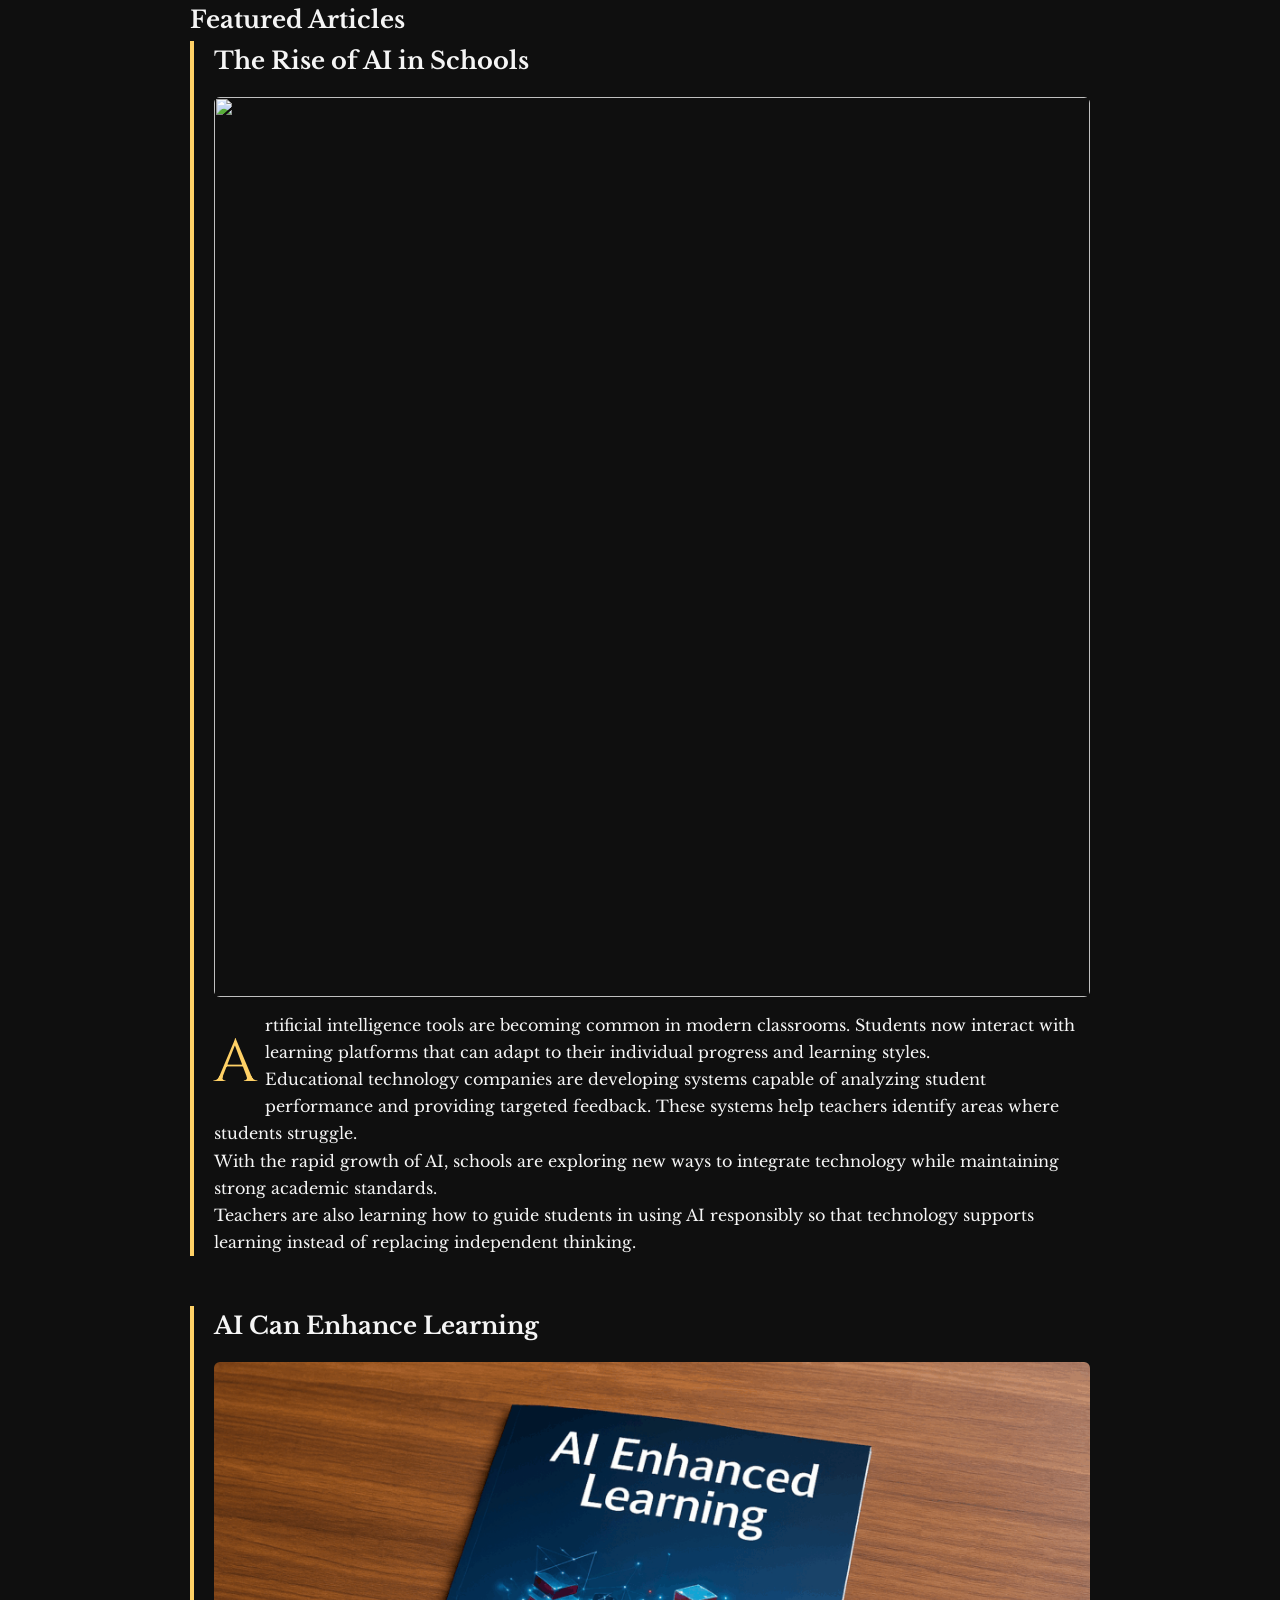
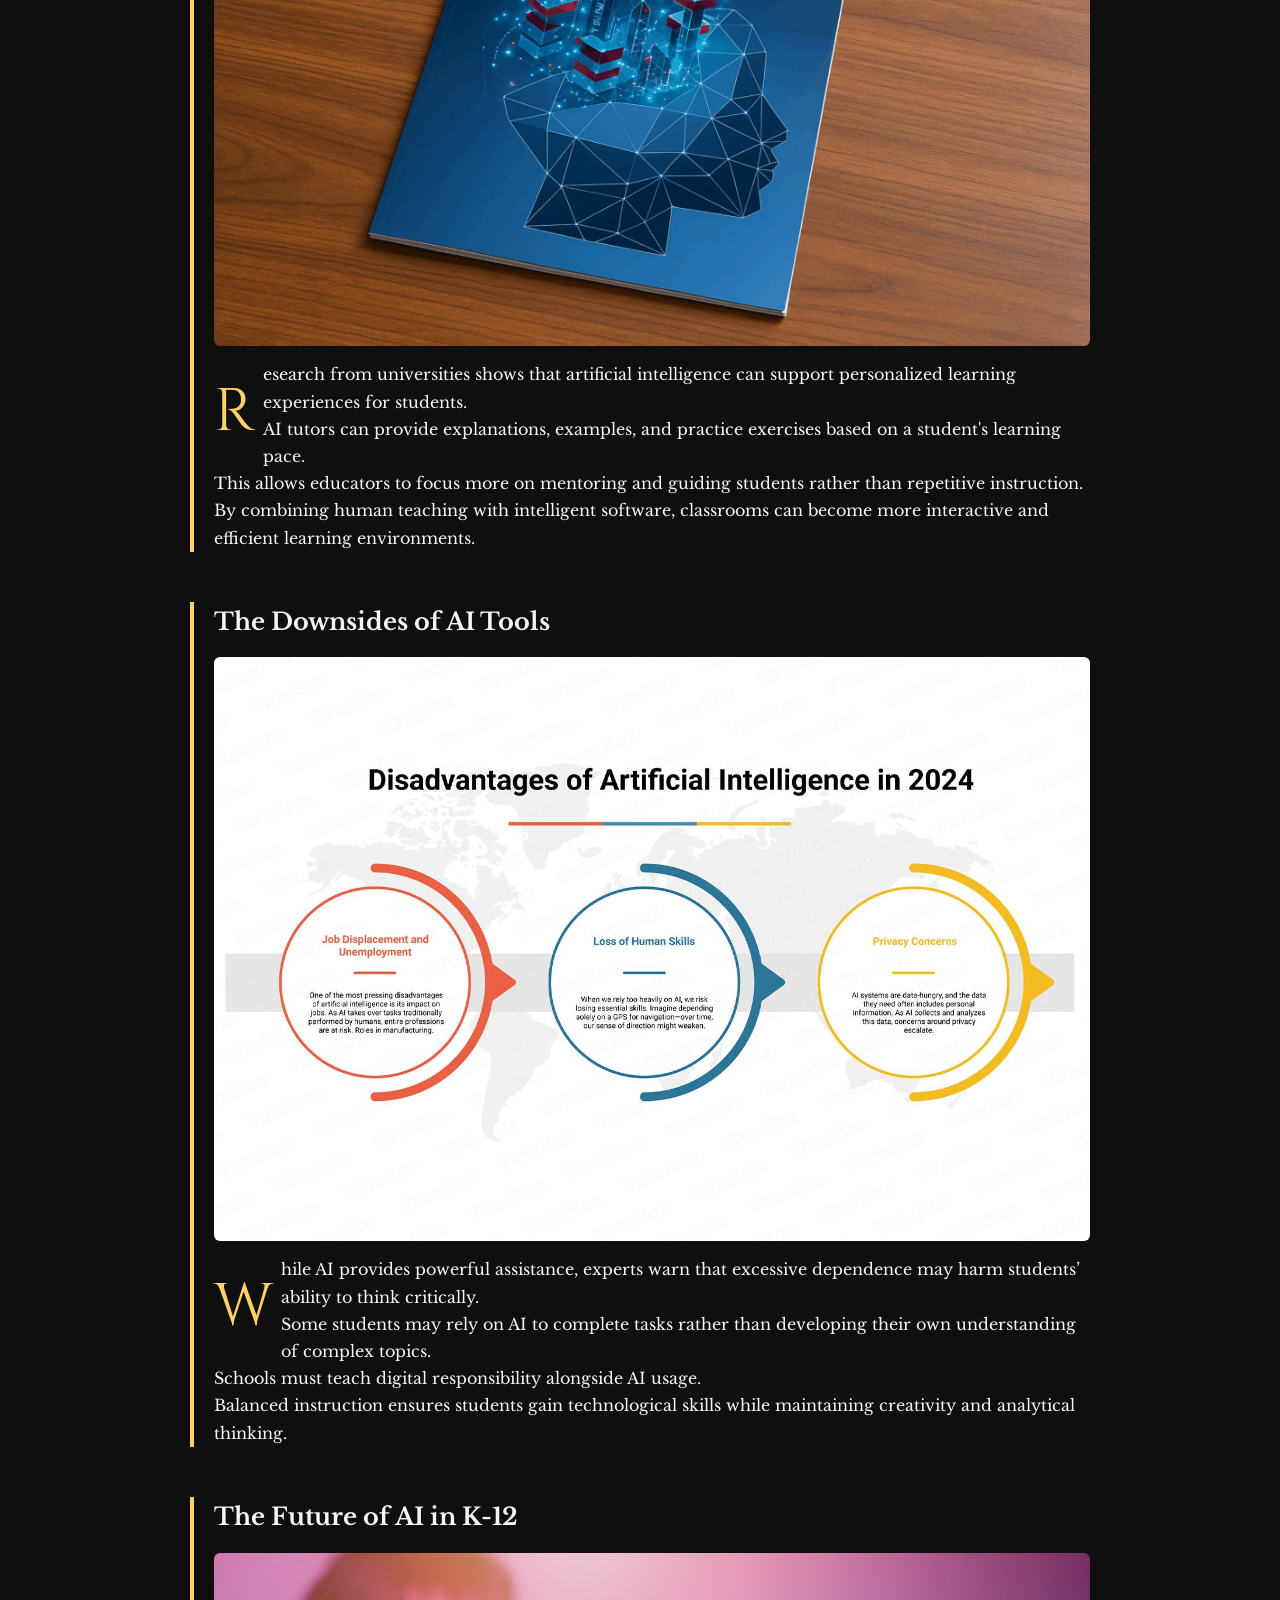
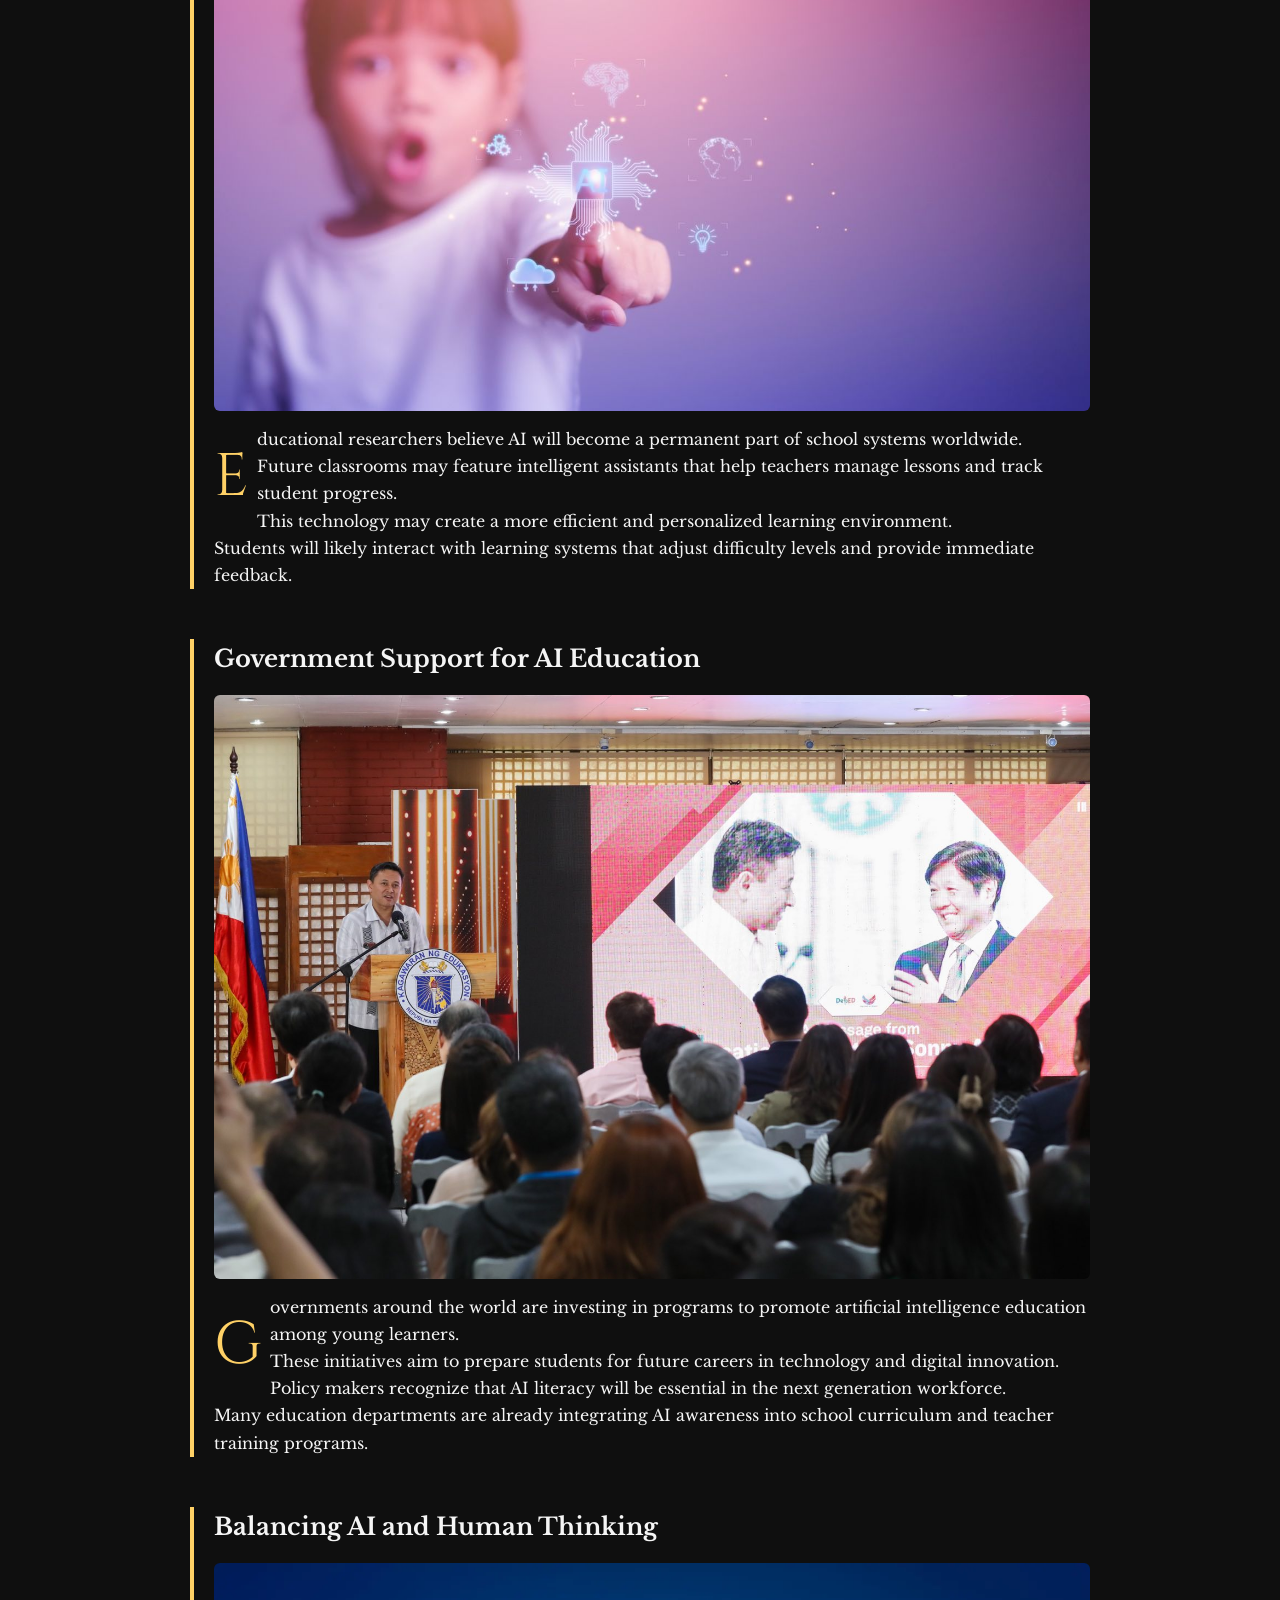
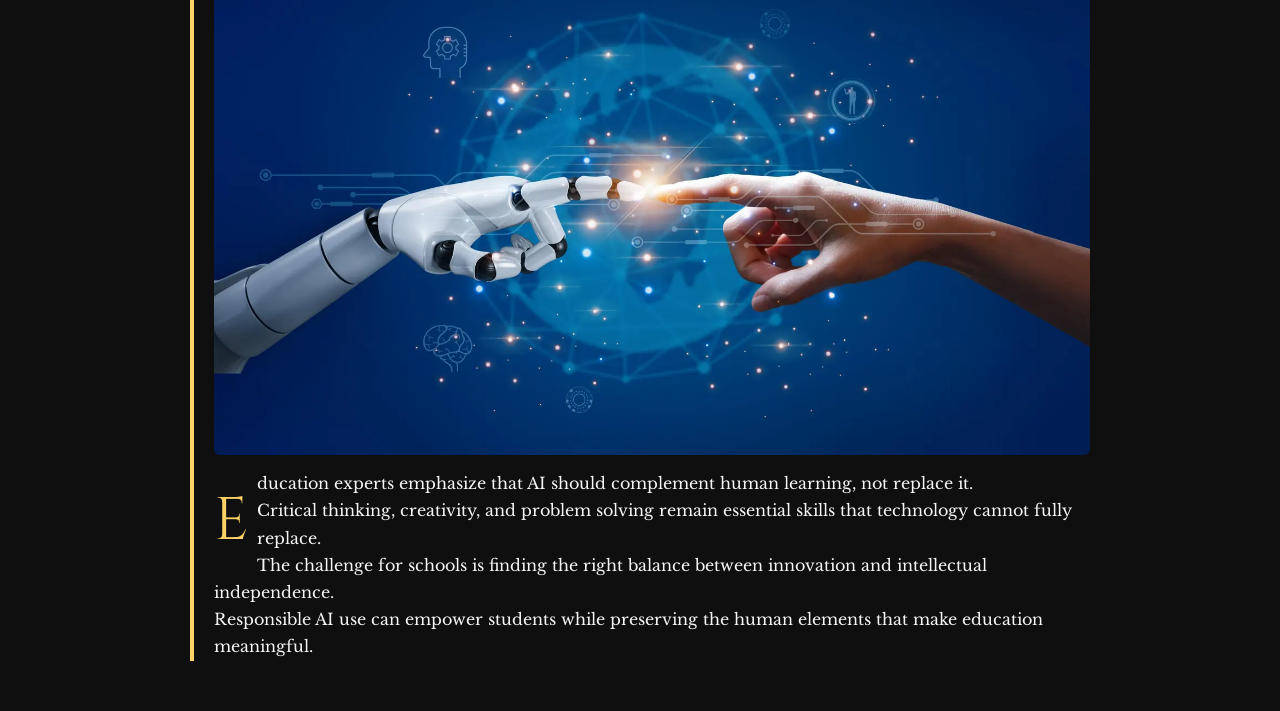
==== news.html @ a787c3b7 "Add files via upload" ====
<html>
<head>
<link rel="stylesheet" href="style.css">
</head>

<body>

<section class="articles">

<h1>Featured Articles</h1>

<article>

<h2>The Rise of AI in Schools</h2>

<img src="rise.png">

<p class="drop">
Artificial intelligence tools are becoming common in modern classrooms.
Students now interact with learning platforms that can adapt to their
individual progress and learning styles.
</p>

<p>
Educational technology companies are developing systems capable of
analyzing student performance and providing targeted feedback.
These systems help teachers identify areas where students struggle.
</p>

<p>
With the rapid growth of AI, schools are exploring new ways to
integrate technology while maintaining strong academic standards.
</p>

<p>
Teachers are also learning how to guide students in using AI
responsibly so that technology supports learning instead of replacing
independent thinking.
</p>

</article>

<article>

<h2>AI Can Enhance Learning</h2>

<img src="enhance.png">

<p class="drop">
Research from universities shows that artificial intelligence can
support personalized learning experiences for students.
</p>

<p>
AI tutors can provide explanations, examples, and practice exercises
based on a student's learning pace.
</p>

<p>
This allows educators to focus more on mentoring and guiding students
rather than repetitive instruction.
</p>

<p>
By combining human teaching with intelligent software, classrooms
can become more interactive and efficient learning environments.
</p>

</article>

<article>

<h2>The Downsides of AI Tools</h2>

<img src="disadvantages.png">

<p class="drop">
While AI provides powerful assistance, experts warn that excessive
dependence may harm students’ ability to think critically.
</p>

<p>
Some students may rely on AI to complete tasks rather than developing
their own understanding of complex topics.
</p>

<p>
Schools must teach digital responsibility alongside AI usage.
</p>

<p>
Balanced instruction ensures students gain technological skills
while maintaining creativity and analytical thinking.
</p>

</article>

<article>

<h2>The Future of AI in K-12</h2>

<img src="future.png">

<p class="drop">
Educational researchers believe AI will become a permanent part of
school systems worldwide.
</p>

<p>
Future classrooms may feature intelligent assistants that help
teachers manage lessons and track student progress.
</p>

<p>
This technology may create a more efficient and personalized learning
environment.
</p>

<p>
Students will likely interact with learning systems that adjust
difficulty levels and provide immediate feedback.
</p>

</article>

<article>

<h2>Government Support for AI Education</h2>

<img src="gov.png">

<p class="drop">
Governments around the world are investing in programs to promote
artificial intelligence education among young learners.
</p>

<p>
These initiatives aim to prepare students for future careers in
technology and digital innovation.
</p>

<p>
Policy makers recognize that AI literacy will be essential in the
next generation workforce.
</p>

<p>
Many education departments are already integrating AI awareness
into school curriculum and teacher training programs.
</p>

</article>

<article>

<h2>Balancing AI and Human Thinking</h2>

<img src="balance.png">

<p class="drop">
Education experts emphasize that AI should complement human learning,
not replace it.
</p>

<p>
Critical thinking, creativity, and problem solving remain essential
skills that technology cannot fully replace.
</p>

<p>
The challenge for schools is finding the right balance between
innovation and intellectual independence.
</p>

<p>
Responsible AI use can empower students while preserving the human
elements that make education meaningful.
</p>

</article>

</section>

</body>

</html>
---- style.css ----
@import url('https://fonts.googleapis.com/css2?family=Cinzel:wght@500;700&family=Libre+Baskerville&display=swap');

*{
margin:0;
padding:0;
box-sizing:border-box;
}

body{
font-family:'Libre Baskerville',Georgia;
background:#0f0f0f;
color:#f5f5f5;
line-height:1.7;
}

.site-header{
position:fixed;
top:0;
left:0;
width:100%;
background:linear-gradient(90deg,#3a0000,#b30000);
color:#ffd166;
z-index:1000;
box-shadow:0 4px 15px rgba(0,0,0,0.5);
}

.header-content{
text-align:center;
padding:30px 20px 10px 20px;
}

.magazine-title{
font-family:'Cinzel';
font-size:48px;
letter-spacing:3px;
margin-bottom:10px;
}

.magazine-tagline{
font-style:italic;
font-size:18px;
color:#ffe599;
}

.main-nav{
background:#111;
}

.main-nav ul{
display:flex;
justify-content:center;
list-style:none;
padding:15px 0;
}

.main-nav li{
margin:0 25px;
}

.main-nav a{
color:#ffd166;
text-decoration:none;
font-weight:600;
padding:8px 15px;
border-radius:5px;
transition:0.3s;
position:relative;
}

.main-nav a::after{
content:'';
position:absolute;
width:0;
height:2px;
bottom:-4px;
left:0;
background:#ffd166;
transition:width 0.3s;
}

.main-nav a:hover::after{
width:100%;
}

.main-nav a:hover{
background:#ffd166;
color:#000;
}

.main-content{
margin-top:180px;
padding:20px;
}

.content-frame{
width:100%;
height:calc(100vh - 180px);
border:none;
}

.cover{
text-align:center;
margin-bottom:40px;
}

.cover h1{
font-family:'Cinzel';
font-size:50px;
color:#ffd166;
}

.cover h2{
font-size:28px;
margin-top:10px;
}

.tagline{
font-style:italic;
color:#ccc;
margin-top:10px;
}

.statement{
margin-top:20px;
max-width:700px;
margin-left:auto;
margin-right:auto;
}

.date{
margin-top:10px;
color:#aaa;
}

.coverlines{
margin-top:40px;
text-align:center;
}

.cover-grid{
display:grid;
grid-template-columns:repeat(3,1fr);
gap:20px;
margin-top:20px;
}

.cover-grid a{
background:#1a1a1a;
padding:15px;
border-radius:6px;
text-decoration:none;
color:#ffd166;
font-weight:bold;
border:1px solid #333;
transition:0.3s;
}

.cover-grid a:hover{
background:#ffd166;
color:#000;
}

.cover-grid a:nth-child(4){
grid-column:1/span 1;
}

.cover-grid a:nth-child(5){
grid-column:3/span 1;
}

.intro{
margin-top:40px;
}

.intro ul{
margin-top:15px;
margin-left:20px;
}

.intro-text{
margin-top:20px;
}

.editor{
max-width:800px;
margin:auto;
}

.profile{
display:flex;
gap:20px;
margin-top:20px;
align-items:center;
}

.profile img{
border-radius:50%;
}

.articles{
max-width:900px;
margin:auto;
}

article{
margin-bottom:50px;
border-left:4px solid #ffd166;
padding-left:20px;
}

article img{
width:100%;
margin:15px 0;
border-radius:6px;
}

.drop::first-letter{
font-size:60px;
float:left;
margin-right:8px;
font-family:'Cinzel';
color:#ffd166;
}

.updates{
max-width:900px;
margin:auto;
}

.article-card{
display:flex;
gap:20px;
align-items:center;
background:#1a1a1a;
padding:20px;
border-radius:8px;
text-decoration:none;
color:white;
margin-bottom:25px;
border:1px solid #333;
transition:0.3s;
}

.article-card img{
width:180px;
height:120px;
object-fit:cover;
border-radius:6px;
}

.article-card:hover{
transform:scale(1.02);
border-color:#ffd166;
}

.card-text h3{
font-family:'Cinzel';
}

.card-text .tagline{
font-size:14px;
color:#ccc;
}

.card-text .date{
font-size:12px;
color:#888;
margin-top:5px;
}

.links{
display:flex;
gap:20px;
margin-top:15px;
}

.links a{
text-decoration:none;
color:#ffd166;
width:200px;
}

.links img{
width:100%;
border-radius:6px;
}

.refs{
margin-top:10px;
margin-left:20px;
}

footer{
margin-top:40px;
color:#777;
}
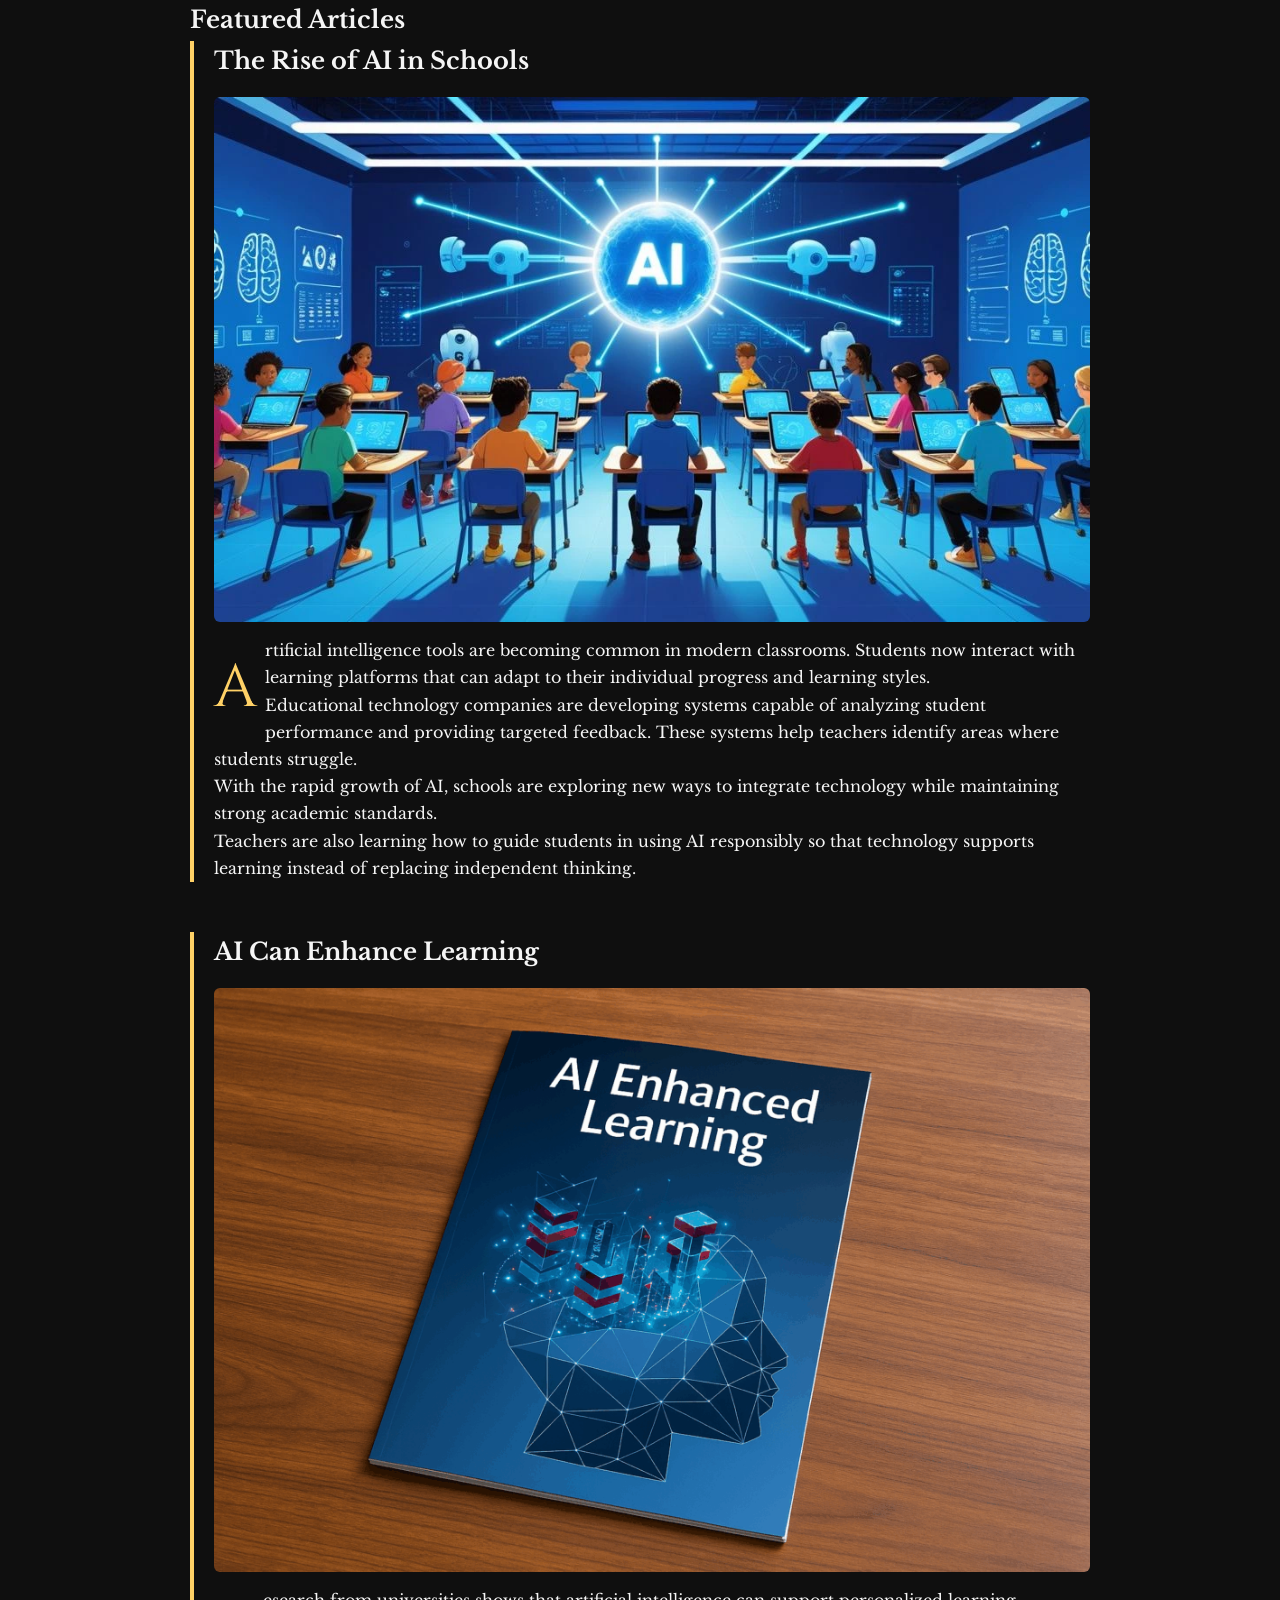
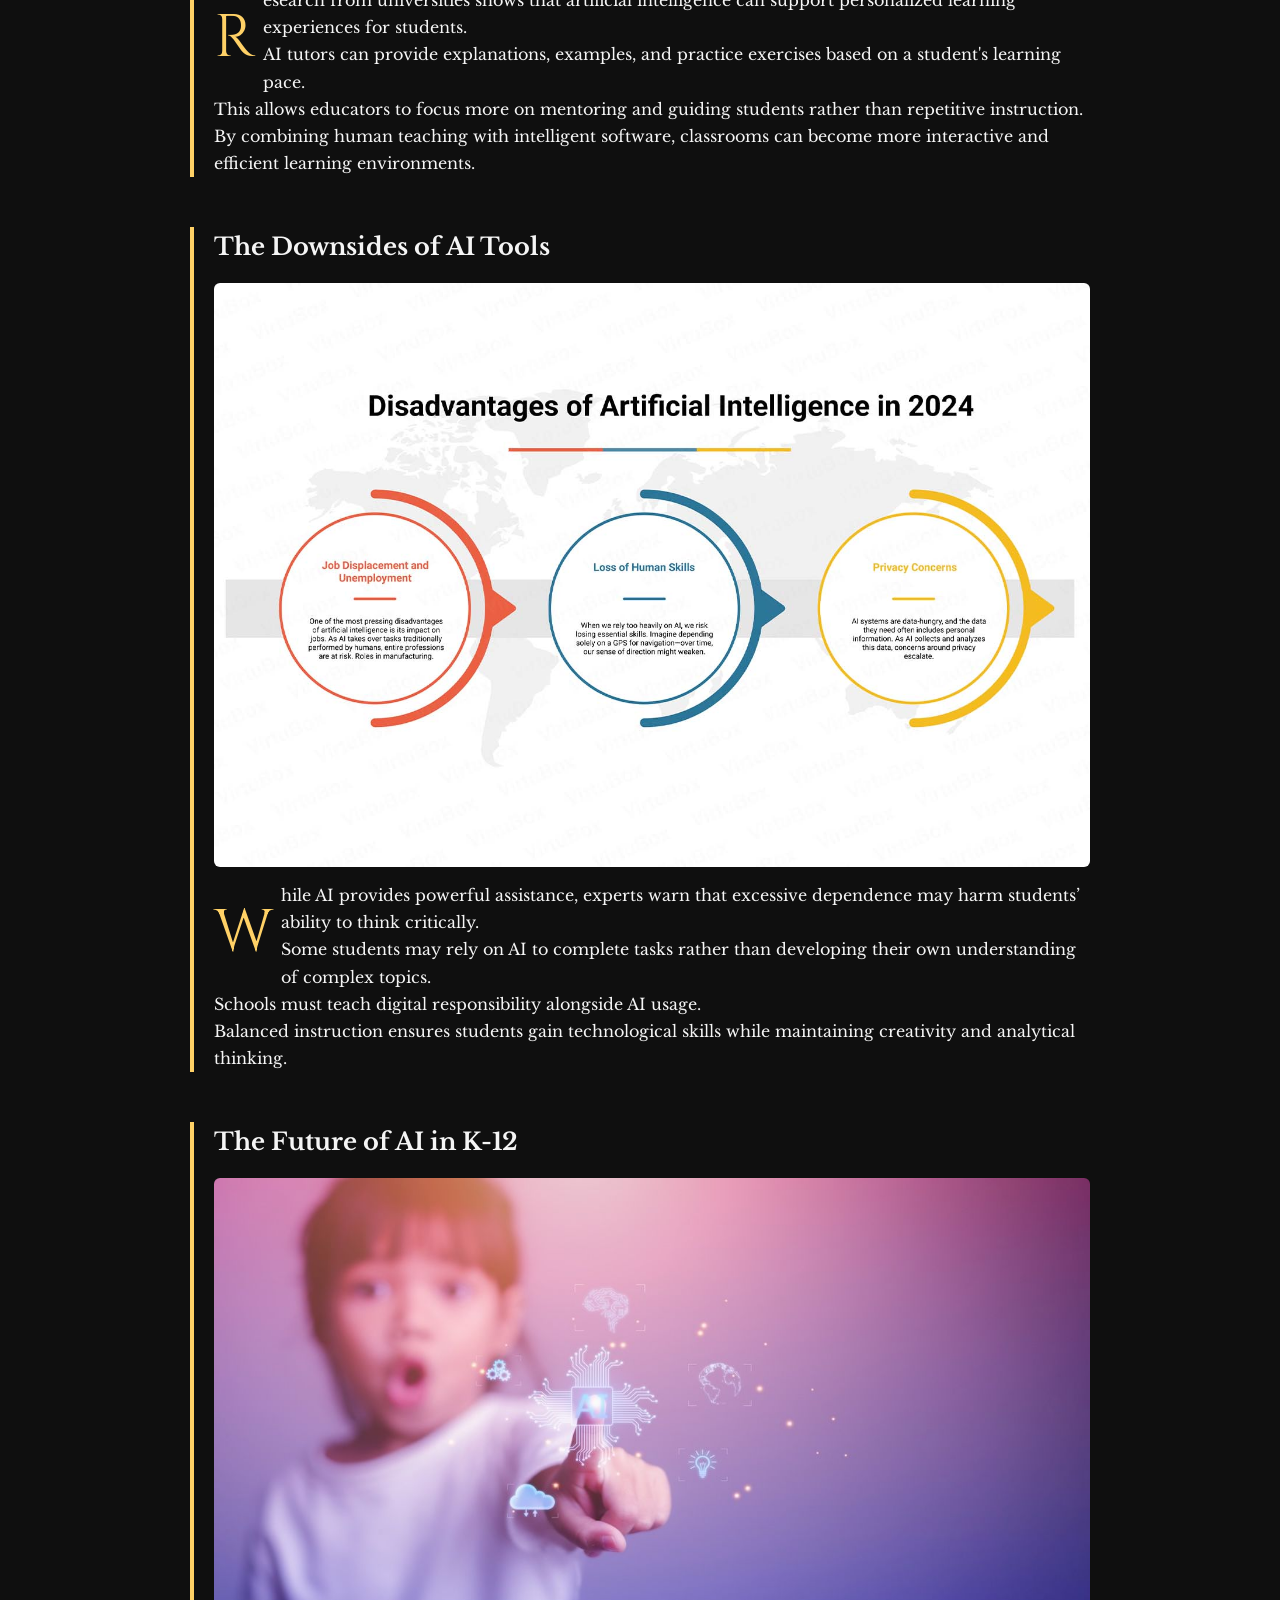
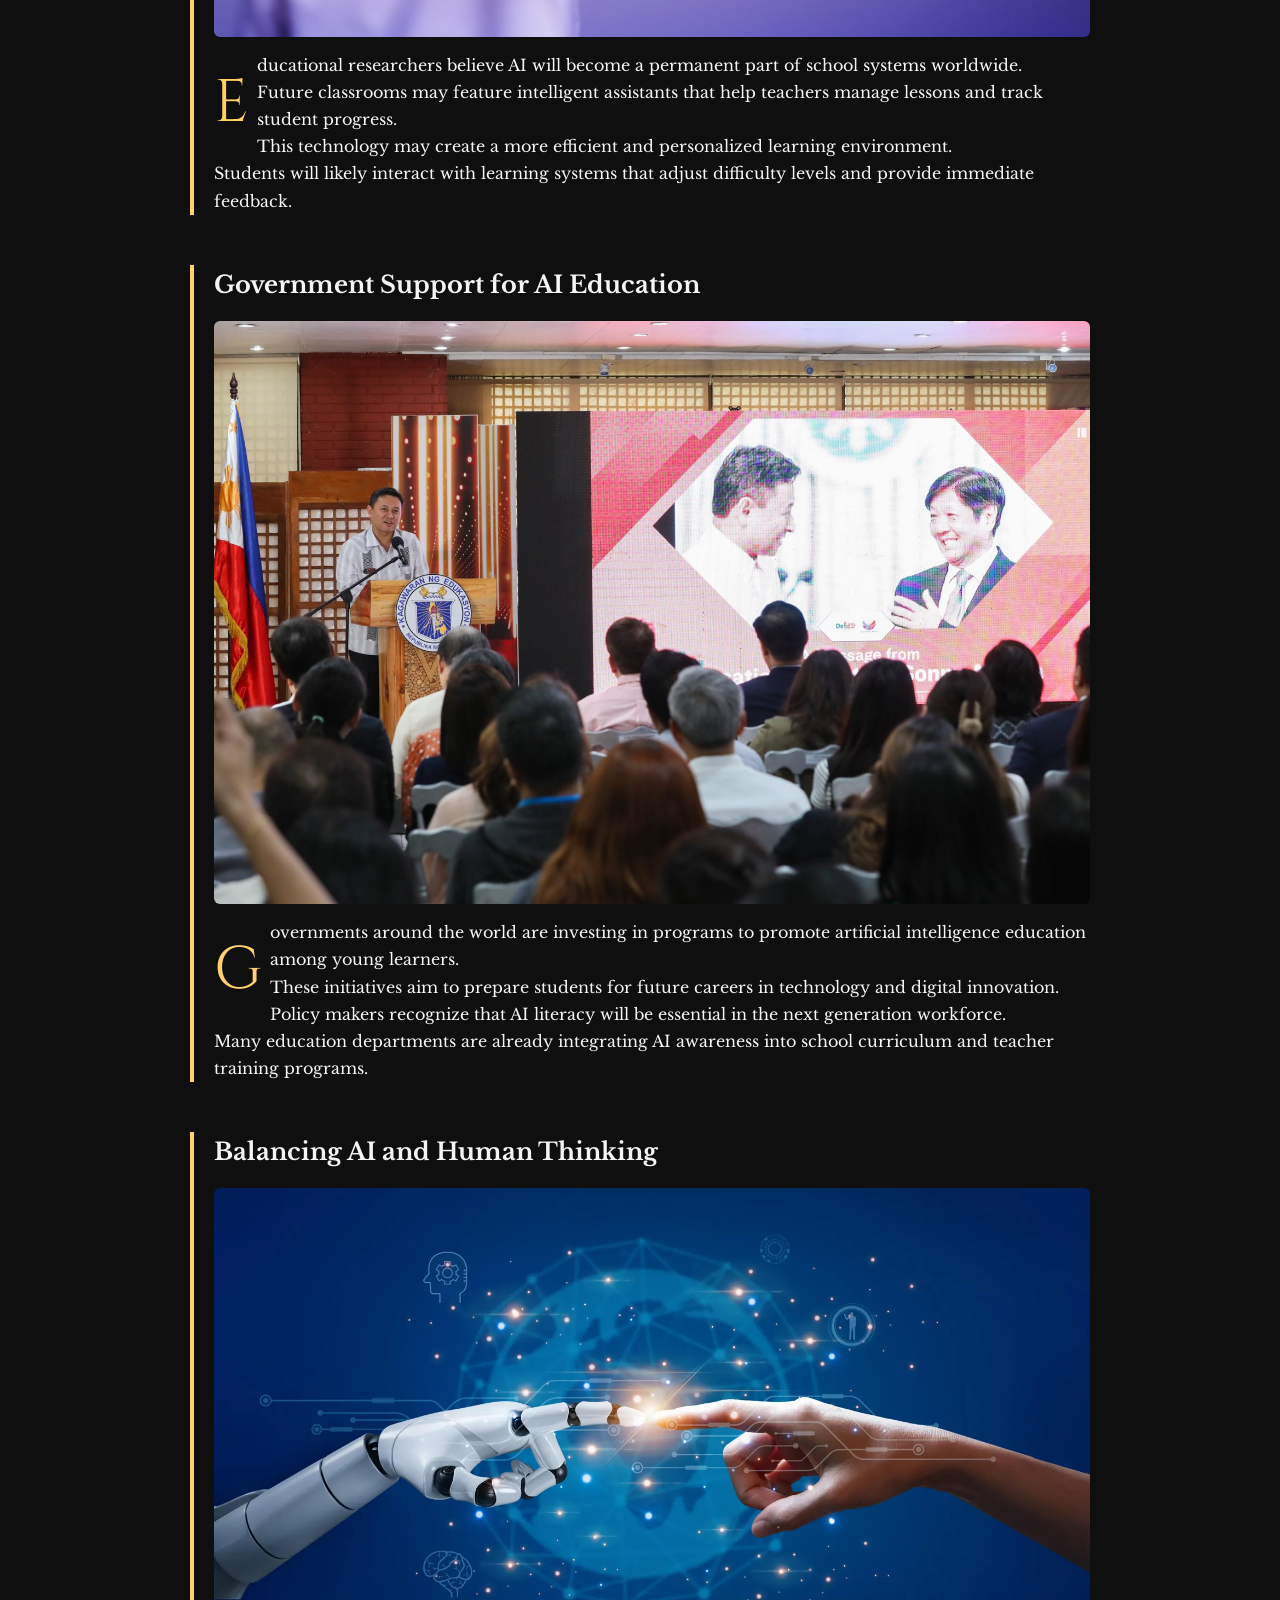
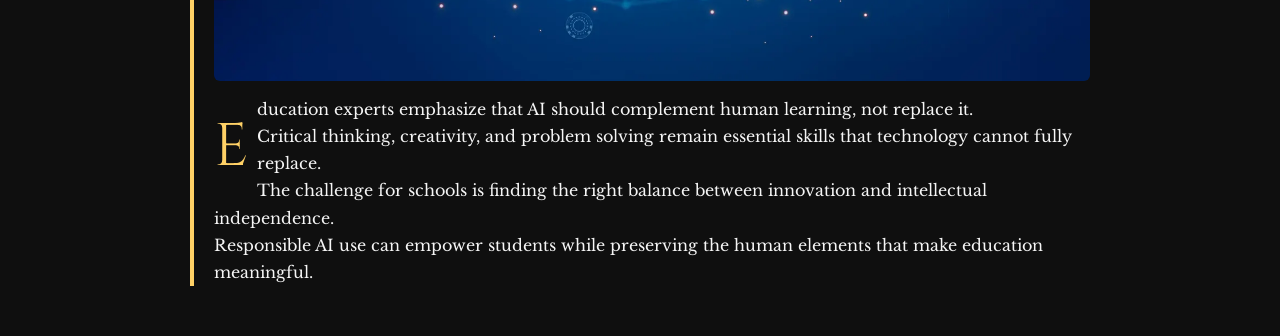
==== commit 887bc03c: "Update news.html" ====
--- a/news.html
+++ b/news.html
@@ -13,7 +13,7 @@
 
 <h2>The Rise of AI in Schools</h2>
 
-<img src="rise.png">
+<img src="Rise.png">
 
 <p class="drop">
 Artificial intelligence tools are becoming common in modern classrooms.
@@ -183,4 +183,5 @@
 
 </body>
 
-</html>+
+</html>
--- a/style.css
+++ b/style.css
@@ -88,7 +88,7 @@
 }
 
 .main-content{
-margin-top:180px;
+margin-top:220px;
 padding:20px;
 }
 
@@ -195,6 +195,27 @@
 
 .profile img{
 border-radius:50%;
+}
+
+.profile{
+display:flex;
+align-items:center;
+gap:20px;
+margin-top:15px;
+}
+
+.profile img{
+width:120px;
+height:120px;
+object-fit:cover;
+border-radius:50%;
+border:3px solid #ffd166;
+}
+
+.profile h4{
+font-size:20px;
+margin-bottom:8px;
+color:#ffd166;
 }
 
 .articles{
@@ -293,4 +314,6 @@
 footer{
 margin-top:40px;
 color:#777;
-}+
+}
+
